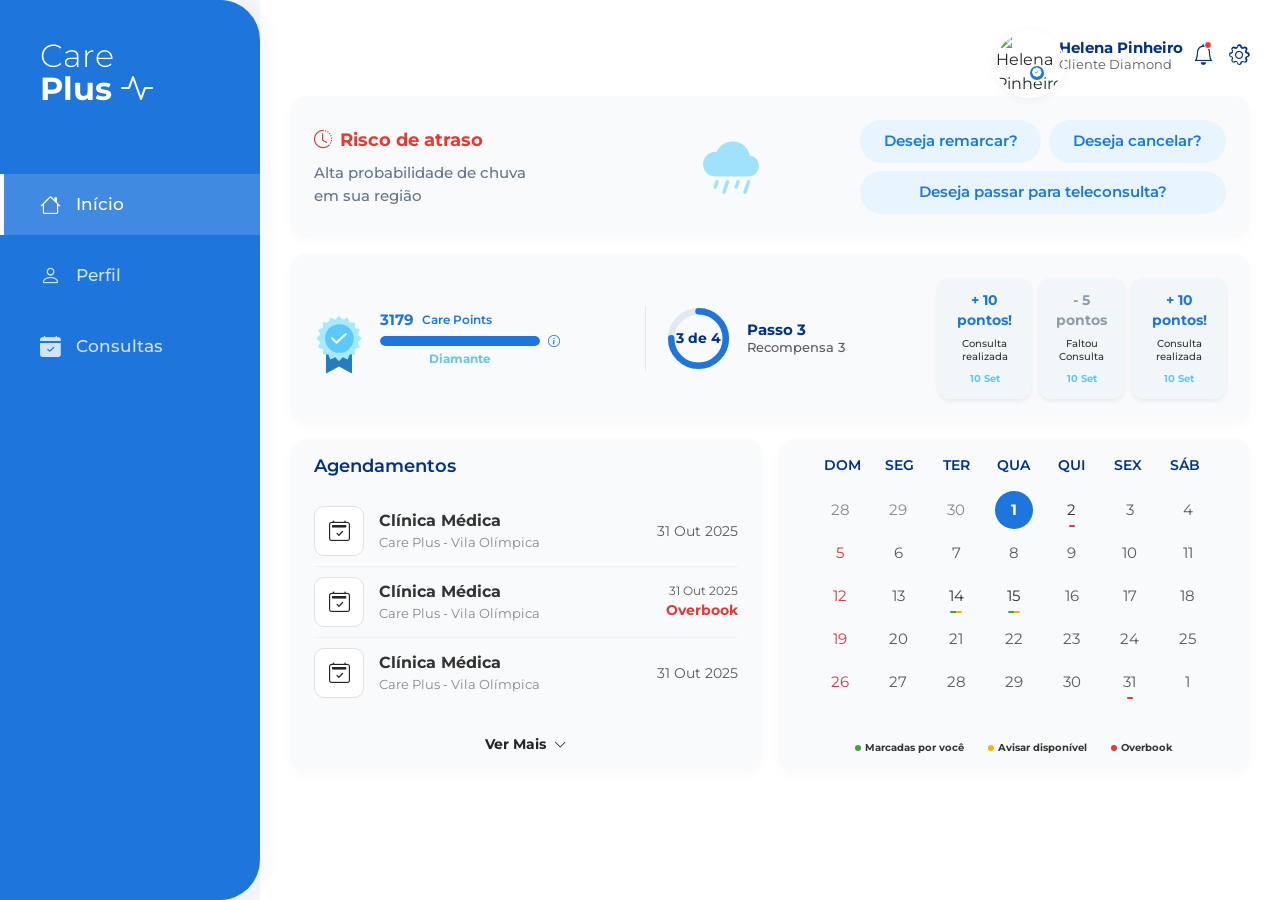
==== inicio.html @ c0afc7b6 "Atualização das telas(Inicial,agendamento e perfil)" ====
<!DOCTYPE html>
<html lang="pt-br">
<head>
    <meta charset="UTF-8" />
    <meta name="viewport" content="width=device-width, initial-scale=1.0" />
    <title>Care Plus - Início</title>
    <!-- Bootstrap 5 -->
    <link href="https://cdn.jsdelivr.net/npm/bootstrap@5.3.0/dist/css/bootstrap.min.css" rel="stylesheet" />
    <!-- Bootstrap Icons -->
    <link rel="stylesheet" href="https://cdn.jsdelivr.net/npm/bootstrap-icons@1.11.1/font/bootstrap-icons.css" />
    <!-- Google Fonts -->
    <link href="https://fonts.googleapis.com/css2?family=Montserrat:wght@300;400;500;600;700;800&display=swap" rel="stylesheet" />
    <!-- Custom CSS -->
    <link rel="stylesheet" href="src/assets/css/calendar.css" />
</head>
<body>
    <div id="app-container">
        <!-- Sidebar -->
        <nav class="sidebar">
            <div class="brand mb-4">
                <h2 class="fw-bold m-0" style="color: white; line-height: 1;"><span style="font-weight: 300;">Care</span><br>Plus <i class="bi bi-activity"></i></h2>
            </div>
            
            <ul class="sidebar-nav">
                <li><a href="inicio.html" class="active"><i class="bi bi-house"></i> Início</a></li>
                <li><a href="perfil.html"><i class="bi bi-person"></i> Perfil</a></li>
                <li><a href="index.html"><i class="bi bi-calendar-check-fill"></i> Consultas</a></li>
               
            </ul>
        </nav>

        <!-- Main Content -->
        <main class="main-content" style="background-color: #FFFFFF;">
            <div class="mx-auto w-100" style="max-width: 1400px;">
            
            <!-- Header Profile -->
            <div class="d-flex justify-content-end align-items-center mb-3">
                <div class="header-profile">
                    <div class="header-profile-img">
                        <img src="C:/Users/Higor Sant'Anna/.gemini/antigravity/brain/fa0e4b88-a944-45d1-9dcf-5cf74b1651f4/profile_picture_1775333189612.png" alt="Helena Pinheiro">
                        <div class="header-profile-badge">
                            <i class="bi bi-patch-check-fill"></i>
                        </div>
                    </div>
                    <div class="d-flex flex-column align-items-start lh-sm">
                        <span class="fw-bold" style="color: var(--care-corporate); font-size: 0.95rem;">Helena Pinheiro</span>
                        <span class="text-muted" style="font-size: 0.8rem;">Cliente Diamond</span>
                    </div>
                </div>
                <div class="header-icons">
                    <div class="notification-bell">
                        <i class="bi bi-bell"></i>
                        <span class="notification-dot"></span>
                    </div>
                    <i class="bi bi-gear" style="cursor: pointer;"></i>
                </div>
            </div>

            <!-- Row 1: Risco de Atraso -->
            <div class="care-card risk-card mb-3 p-4">
                <div class="row align-items-center g-4">
                    <!-- Left: Risco text -->
                    <div class="col-md-4 col-lg-4">
                        <div class="d-flex flex-column gap-2">
                            <div class="d-flex align-items-center gap-2" style="color: var(--care-danger); font-size: 1.15rem;">
                                <i class="bi bi-clock-history stroke-icon fw-bold"></i>
                                <span class="fw-bold">Risco de atraso</span>
                            </div>
                            <p class="mb-0" style="color: #64748B; font-weight: 500; font-size: 0.95rem;">Alta probabilidade de chuva<br>em sua região</p>
                        </div>
                    </div>
                    
                    <!-- Center: Weather icon -->
                    <div class="col-md-3 col-lg-3 d-flex justify-content-center">
                        <div class="weather-icon-composition">
                            <div style="font-size: 3.5rem; color: #A0E2FB; line-height: 1; position: relative;">
                                <i class="bi bi-cloud-rain-fill"></i>
                                <i class="bi bi-sun-fill" style="position: absolute; top: -10px; left: -10px; font-size: 2rem; color: #FFD56B; z-index: -1;"></i>
                            </div>
                        </div>
                    </div>
                    
                    <!-- Right: Buttons -->
                    <div class="col-md-5 col-lg-5">
                        <div class="d-flex flex-column gap-2">
                            <div class="d-flex gap-2">
                                <button class="btn btn-action-pill flex-fill">Deseja remarcar?</button>
                                <button class="btn btn-action-pill flex-fill">Deseja cancelar?</button>
                            </div>
                            <button class="btn btn-action-pill w-100">Deseja passar para teleconsulta?</button>
                        </div>
                    </div>
                </div>
            </div>

            <!-- Row 2: Gamification Horizontal Dashboard -->
            <div class="care-card risk-card mb-3 p-4">
                <div class="row align-items-center g-4">
                    <!-- Left: Diamond Progress -->
                    <div class="col-md-5 col-lg-4">
                        <div class="d-flex align-items-center gap-3">
                            <div class="diamond-badge-complex" style="width: 50px;">
                                <div class="diamond-badge-container" style="transform: scale(0.7); transform-origin: center;">
                                    <div class="diamond-rosette"></div>
                                    <div class="diamond-inner">
                                        <svg width="24" height="18" viewBox="0 0 20 15" fill="none" stroke="white" stroke-width="2.5" stroke-linecap="round" stroke-linejoin="round">
                                            <polyline points="2 7 7 12 18 2" />
                                        </svg>
                                    </div>
                                    <div class="diamond-ribbon"></div>
                                </div>
                            </div>
                            <div>
                                <div class="d-flex align-items-center gap-2 mb-1">
                                    <span class="fw-bold" style="color: var(--care-primary); font-size: 0.95rem;">3179</span>
                                    <span style="color: var(--care-primary); font-size: 0.75rem; font-weight: 600;">Care Points</span>
                                </div>
                                <div class="progress-container mb-1 position-relative" style="width: 160px;">
                                    <div class="progress" style="height: 10px; border-radius: 10px; background-color: #E2E8F0;">
                                        <div class="progress-bar" role="progressbar" style="width: 100%; background-color: var(--care-primary); border-radius: 10px;" aria-valuenow="100" aria-valuemin="0" aria-valuemax="100"></div>
                                    </div>
                                    <i class="bi bi-info-circle position-absolute" style="right: -20px; top: -3px; font-size: 0.75rem; color: var(--care-primary);"></i>
                                </div>
                                <div class="text-center" style="font-size: 0.75rem; font-weight: 700; color: #66C5F0; margin-top: 2px;">
                                    Diamante
                                </div>
                            </div>
                        </div>
                    </div>

                    <!-- Center: Circular Progress & Steps -->
                    <div class="col-md-3 col-lg-4 d-flex justify-content-center">
                        <div class="d-flex align-items-center gap-3 w-100" style="max-width: 250px; border-left: 1px solid #E2E8F0; padding-left: 20px;">
                            <div class="circular-progress flex-shrink-0" style="width: 65px; height: 65px;">
                                <svg viewBox="0 0 100 100">
                                    <circle class="bg-circle" cx="50" cy="50" r="42" style="stroke-width: 10;"></circle>
                                    <circle class="progress-circle" cx="50" cy="50" r="42" stroke-dasharray="264" stroke-dashoffset="66" style="stroke-width: 10;"></circle>
                                </svg>
                                <div class="progress-text" style="font-size: 0.85rem; color: var(--care-corporate);">3 de 4</div>
                            </div>
                            <div class="d-flex flex-column justify-content-center" style="line-height: 1.2;">
                                <strong style="color: var(--care-corporate); font-size: 0.95rem;">Passo 3</strong>
                                <span class="text-muted" style="font-size: 0.8rem; font-weight: 500;">Recompensa 3</span>
                            </div>
                        </div>
                    </div>

                    <!-- Right: Point Histories -->
                    <div class="col-md-4 col-lg-4 d-flex justify-content-end">
                        <div class="d-flex gap-2">
                            <div class="point-history-card shadow-sm">
                                <div class="history-points positive">+ 10 pontos!</div>
                                <div class="history-desc">Consulta<br>realizada</div>
                                <div class="history-date">10 Set</div>
                            </div>
                            <div class="point-history-card shadow-sm">
                                <div class="history-points negative">- 5 pontos</div>
                                <div class="history-desc">Faltou<br>Consulta</div>
                                <div class="history-date">10 Set</div>
                            </div>
                            <div class="point-history-card shadow-sm">
                                <div class="history-points positive">+ 10 pontos!</div>
                                <div class="history-desc">Consulta<br>realizada</div>
                                <div class="history-date">10 Set</div>
                            </div>
                        </div>
                    </div>
                </div>
            </div>

            <!-- Row 3: Agendamentos & Calendário -->
            <div class="row g-3">
                <!-- Coluna Esquerda: Agendamentos -->
                <div class="col-lg-6">
                    <div class="care-card risk-card h-100 p-3 px-4">
                        <h5 class="card-title" style="margin-bottom: 20px;">Agendamentos</h5>
                        
                        <div class="appointment-list">
                            <!-- Item 1 -->
                            <div class="appointment-list-item">
                                <div class="appointment-icon border bg-white">
                                    <i class="bi bi-calendar2-check text-dark" style="font-size: 1.3rem;"></i>
                                </div>
                                <div class="appointment-details">
                                    <p class="appointment-title fw-bold" style="font-size: 1rem;">Clínica Médica</p>
                                    <p class="appointment-sub">Care Plus - Vila Olímpica</p>
                                </div>
                                <div class="appointment-date text-end">
                                    <span class="date-main text-muted">31 Out 2025</span>
                                </div>
                            </div>
                            
                            <!-- Item 2 (Overbook) -->
                            <div class="appointment-list-item">
                                <div class="appointment-icon border bg-white">
                                    <i class="bi bi-calendar2-check text-dark" style="font-size: 1.3rem;"></i>
                                </div>
                                <div class="appointment-details">
                                    <p class="appointment-title fw-bold" style="font-size: 1rem;">Clínica Médica</p>
                                    <p class="appointment-sub">Care Plus - Vila Olímpica</p>
                                </div>
                                <div class="appointment-date text-end">
                                    <span class="date-main text-muted" style="font-size: 0.75rem;">31 Out 2025</span>
                                    <span class="d-block" style="color: var(--care-danger); font-weight: 700; font-size: 0.9rem;">Overbook</span>
                                </div>
                            </div>

                            <!-- Item 3 -->
                            <div class="appointment-list-item">
                                <div class="appointment-icon border bg-white">
                                    <i class="bi bi-calendar2-check text-dark" style="font-size: 1.3rem;"></i>
                                </div>
                                <div class="appointment-details">
                                    <p class="appointment-title fw-bold" style="font-size: 1rem;">Clínica Médica</p>
                                    <p class="appointment-sub">Care Plus - Vila Olímpica</p>
                                </div>
                                <div class="appointment-date text-end">
                                    <span class="date-main text-muted">31 Out 2025</span>
                                </div>
                            </div>
                        </div>

                        <div class="text-center mt-4">
                            <a href="#" class="text-dark text-decoration-none fw-bold" style="font-size: 0.9rem;">Ver Mais <i class="bi bi-chevron-down ms-1" style="font-size: 0.8rem;"></i></a>
                        </div>
                    </div>
                </div>

                <!-- Coluna Direita: Mini Calendário Remasterizado -->
                <div class="col-lg-6">
                    <div class="care-card risk-card h-100 p-3 px-4 pb-0 d-flex flex-column align-items-center">
                        <div class="w-100" style="max-width: 400px; margin: 0 auto;">
                            <!-- Header de dias -->
                            <div class="calendar-header mb-3">
                                <div style="color: var(--care-corporate);">DOM</div>
                                <div style="color: var(--care-corporate);">SEG</div>
                                <div style="color: var(--care-corporate);">TER</div>
                                <div style="color: var(--care-corporate);">QUA</div>
                                <div style="color: var(--care-corporate);">QUI</div>
                                <div style="color: var(--care-corporate);">SEX</div>
                                <div style="color: var(--care-corporate);">SÁB</div>
                            </div>

                            <!-- Grid (replicado visualmente a partir da imagem) -->
                            <div class="calendar-grid mini-calendar" style="gap: 5px;">
                                <!-- Semana 1 -->
                                <div class="calendar-day" style="color: var(--text-muted);">28</div>
                                <div class="calendar-day" style="color: var(--text-muted);">29</div>
                                <div class="calendar-day" style="color: var(--text-muted);">30</div>
                                <div class="calendar-day current-month active-day text-white fw-bold">1</div>
                                <div class="calendar-day current-month line-danger">2</div> <!-- 2 sublinhado em vermelho -->
                                <div class="calendar-day current-month text-muted">3</div>
                                <div class="calendar-day current-month text-muted">4</div>
                                
                                <!-- Semana 2 -->
                                <div class="calendar-day current-month text-danger">5</div>
                                <div class="calendar-day current-month text-muted">6</div>
                                <div class="calendar-day current-month text-muted">7</div>
                                <div class="calendar-day current-month text-muted">8</div>
                                <div class="calendar-day current-month text-muted">9</div>
                                <div class="calendar-day current-month text-muted">10</div>
                                <div class="calendar-day current-month text-muted">11</div>

                                <!-- Semana 3 -->
                                <div class="calendar-day current-month text-danger">12</div>
                                <div class="calendar-day current-month text-muted">13</div>
                                <div class="calendar-day current-month line-multiple">14</div> <!-- 14 tracinho duplo -->
                                <div class="calendar-day current-month line-multiple">15</div> <!-- 15 tracinho duplo -->
                                <div class="calendar-day current-month text-muted">16</div>
                                <div class="calendar-day current-month text-muted">17</div>
                                <div class="calendar-day current-month text-muted">18</div>

                                <!-- Semana 4 -->
                                <div class="calendar-day current-month text-danger">19</div>
                                <div class="calendar-day current-month text-muted">20</div>
                                <div class="calendar-day current-month text-muted">21</div>
                                <div class="calendar-day current-month text-muted">22</div>
                                <div class="calendar-day current-month text-muted">23</div>
                                <div class="calendar-day current-month text-muted">24</div>
                                <div class="calendar-day current-month text-muted">25</div>

                                <!-- Semana 5 -->
                                <div class="calendar-day current-month text-danger">26</div>
                                <div class="calendar-day current-month text-muted">27</div>
                                <div class="calendar-day current-month text-muted">28</div>
                                <div class="calendar-day current-month text-muted">29</div>
                                <div class="calendar-day current-month text-muted">30</div>
                                <div class="calendar-day current-month line-danger text-muted">31</div>
                                <div class="calendar-day text-muted">1</div>
                            </div>
                        </div>

                        <!-- Legendas do mini calendário -->
                        <div class="d-flex justify-content-center gap-4 mt-auto w-100 pb-3" style="font-size: 0.65rem; color: var(--text-dark); font-weight: 700;">
                            <div class="d-flex align-items-center gap-1">
                                <span class="dot" style="background-color: var(--care-success);"></span> Marcadas por você
                            </div>
                            <div class="d-flex align-items-center gap-1">
                                <span class="dot" style="background-color: #F8B400;"></span> Avisar disponível
                            </div>
                            <div class="d-flex align-items-center gap-1">
                                <span class="dot" style="background-color: var(--care-danger);"></span> Overbook
                            </div>
                        </div>
                    </div>
                </div>
            </div>

            </div> <!-- Fechamento da div mx-auto -->
        </main>
    </div>

    <!-- Bootstrap 5 JS -->
    <script src="https://cdn.jsdelivr.net/npm/bootstrap@5.3.0/dist/js/bootstrap.bundle.min.js"></script>
</body>
</html>
---- src/assets/css/calendar.css ----
:root {
    --care-primary: #1E76DD;
    --care-corporate: #003087;
    --care-light: #F4F7FC;
    --care-white: #FFFFFF;
    --care-danger: #E53935;
    --care-warning: #FFB300;
    --care-success: #43A047;
    --text-dark: #333333;
    --text-muted: #888888;
    --sidebar-width: 260px;
}

body, html {
    font-family: 'Montserrat', sans-serif;
    background-color: var(--care-light);
    margin: 0;
    padding: 0;
    height: 100vh;
    overflow-x: hidden;
}

#app-container {
    display: flex;
    height: 100vh;
}

/* Sidebar */
.sidebar {
    width: var(--sidebar-width);
    background-color: var(--care-primary);
    color: white;
    height: 100vh;
    position: fixed;
    border-top-right-radius: 40px;
    border-bottom-right-radius: 40px;
    z-index: 1000;
    display: flex;
    flex-direction: column;
    padding: 40px 0;
    box-shadow: 4px 0 20px rgba(0,0,0,0.05);
}

.sidebar .brand {
    padding: 0 40px 40px 40px;
}

.sidebar-nav {
    list-style: none;
    padding: 0;
    margin: 0;
}

.sidebar-nav li {
    padding: 5px 0;
}

.sidebar-nav a {
    display: flex;
    align-items: center;
    padding: 15px 40px;
    color: rgba(255, 255, 255, 0.8);
    text-decoration: none;
    font-weight: 500;
    font-size: 1.05rem;
    transition: all 0.3s ease;
}

.sidebar-nav a i {
    margin-right: 15px;
    font-size: 1.3rem;
}

.sidebar-nav a:hover, .sidebar-nav a.active {
    color: white;
}

.sidebar-nav a.active {
    background: rgba(255, 255, 255, 0.15);
    border-left: 4px solid white;
    padding-left: 36px;
}

.sidebar-nav a.active i {
    color: white;
}

/* Main Content */
.main-content {
    margin-left: var(--sidebar-width);
    flex: 1;
    padding: 30px;
    overflow-y: auto;
}

/* Search Bar Panel */
.search-panel {
    background-color: var(--care-primary);
    border-radius: 12px;
    color: white;
    padding: 20px 25px;
    margin-bottom: 30px;
}

.search-panel h5 {
    font-weight: 500;
    margin-bottom: 20px;
}

.search-form {
    display: flex;
    gap: 15px;
}

.search-form .form-select {
    border-radius: 8px;
    border: none;
    padding: 10px 15px;
    color: var(--text-dark);
}

.search-btn {
    background: transparent;
    border: 1px solid white;
    border-radius: 8px;
    color: white;
    padding: 0 20px;
    transition: all 0.3s;
}

.search-btn:hover {
    background: white;
    color: var(--care-primary);
}

/* Cards */
.care-card {
    background: var(--care-white);
    border-radius: 16px;
    padding: 25px;
    box-shadow: 0 4px 15px rgba(0, 0, 0, 0.02);
    border: none;
    height: auto;
}

.card-title {
    color: var(--care-corporate);
    font-weight: 600;
    font-size: 1.1rem;
    margin-bottom: 20px;
}

/* Calendar Styling */
.calendar-header {
    display: grid;
    grid-template-columns: repeat(7, 1fr);
    text-align: center;
    color: var(--care-corporate);
    font-weight: 600;
    font-size: 0.85rem;
    margin-bottom: 15px;
}

.calendar-grid {
    display: grid;
    grid-template-columns: repeat(7, 1fr);
    gap: 8px;
    text-align: center;
}

.calendar-day {
    aspect-ratio: 1;
    display: flex;
    flex-direction: column;
    align-items: center;
    justify-content: center;
    cursor: pointer;
    font-size: 0.95rem;
    border-radius: 50%;
    color: var(--text-muted);
    transition: all 0.2s;
    position: relative;
    width: 38px;
    height: 38px;
    margin: 0 auto;
}

.calendar-day.current-month {
    color: var(--text-dark);
}

.calendar-day.active-day {
    background-color: var(--care-primary);
    color: white !important;
}

.calendar-day.has-event::after {
    content: '';
    position: absolute;
    bottom: 2px;
    width: 4px;
    height: 4px;
    border-radius: 50%;
    background-color: var(--care-warning);
}

.calendar-day.has-user-event::after {
    background-color: var(--care-success);
}

.calendar-day.no-availability::after {
    background-color: var(--care-danger);
}

.calendar-day.weekend {
    color: var(--care-corporate);
}

/* Legends */
.calendar-legend {
    display: flex;
    justify-content: space-between;
    margin-top: 25px;
    font-size: 0.75rem;
    color: var(--text-dark);
    font-weight: 600;
}

.legend-item {
    display: flex;
    align-items: center;
    gap: 5px;
}

.dot {
    width: 6px;
    height: 6px;
    border-radius: 50%;
    display: inline-block;
}

.dot-success { background-color: var(--care-success); }
.dot-warning { background-color: var(--care-warning); }
.dot-danger { background-color: var(--care-danger); }

/* Suggestion Card */
.suggestion-card {
    background: var(--care-white);
    border-radius: 16px;
    padding: 30px;
    text-align: center;
    height: 100%;
    display: flex;
    flex-direction: column;
    justify-content: center;
    box-shadow: 0 4px 15px rgba(0, 0, 0, 0.02);
}

.suggestion-icon {
    font-size: 2rem;
    color: var(--care-warning);
    margin-bottom: 20px;
    display: block;
    text-align: right;
}

.suggestion-text {
    color: var(--text-muted);
    font-size: 0.95rem;
    line-height: 1.5;
    margin-bottom: 25px;
}

.suggestion-text strong {
    color: var(--text-dark);
}

/* Time Slots */
.time-slots {
    display: flex;
    flex-wrap: wrap;
    gap: 15px;
    justify-content: center;
}

.time-slot {
    background-color: #B2B2B2;
    color: white;
    border: none;
    border-radius: 20px;
    padding: 8px 30px;
    font-weight: 600;
    transition: all 0.3s;
}

.time-slot.available {
    background-color: var(--care-primary);
}

.time-slot.available:hover {
    background-color: #155FA8;
    transform: translateY(-2px);
}

/* Large Consultations List */
.appointment-list-item {
    display: flex;
    align-items: center;
    gap: 15px;
    padding: 10px 0;
    border-bottom: 1px solid #F0F0F0;
}

.appointment-list-item:last-child {
    border-bottom: none;
}

.appointment-icon {
    width: 50px;
    height: 50px;
    background-color: var(--care-light);
    border-radius: 10px;
    display: flex;
    align-items: center;
    justify-content: center;
    color: var(--text-dark);
    font-size: 1.2rem;
}

.appointment-details {
    flex: 1;
}

.appointment-title {
    font-weight: 700;
    color: var(--text-dark);
    margin: 0;
    font-size: 0.95rem;
}

.appointment-sub {
    color: var(--text-muted);
    margin: 0;
    font-size: 0.8rem;
}

.appointment-date {
    text-align: right;
}

.appointment-date .date-main {
    font-size: 0.85rem;
    color: var(--text-muted);
    display: block;
}

.appointment-date .status-overbook {
    color: var(--care-danger);
    font-weight: 600;
    font-size: 0.8rem;
}

/* Bottom columns */
.month-column-title {
    color: var(--care-corporate);
    font-weight: 600;
    font-size: 1rem;
    margin-bottom: 20px;
}

/* Profile header block */
.profile-card {
    display: flex;
    align-items: center;
    gap: 20px;
    background: var(--care-white);
    border-radius: 16px;
    padding: 20px;
    box-shadow: 0 4px 15px rgba(0, 0, 0, 0.02);
}

.profile-avatar {
    width: 70px;
    height: 70px;
    border-radius: 50%;
    object-fit: cover;
    border: 3px solid var(--care-primary);
}

.profile-info h4 {
    color: var(--care-primary);
    font-weight: 600;
    margin: 0 0 5px 0;
    font-size: 1.1rem;
}

.profile-info p {
    color: var(--text-muted);
    margin: 0;
    font-size: 0.85rem;
    line-height: 1.3;
}

.profile-info p strong {
    color: var(--text-dark);
}

.specialty-icon-card {
    display: flex;
    align-items: center;
    gap: 15px;
}

.specialty-icon-card i {
    font-size: 2.5rem;
    color: var(--text-muted);
}

.specialty-icon-card h5 {
    color: var(--text-dark);
    margin: 0 0 5px 0;
    font-weight: 700;
}

.specialty-icon-card p {
    color: var(--text-muted);
    margin: 0;
    font-size: 0.85rem;
}

/* GAMIFICATION & PROFILE DASHBOARD STYLES */

.profile-center-card {
    border-radius: 20px;
    padding: 30px;
}

.edit-badge {
    position: absolute;
    bottom: 5px;
    right: 5px;
    background-color: var(--care-primary);
    color: white;
    width: 35px;
    height: 35px;
    border-radius: 50%;
    display: flex;
    align-items: center;
    justify-content: center;
    border: 3px solid white;
    cursor: pointer;
    box-shadow: 0 2px 5px rgba(0,0,0,0.2);
    font-size: 0.9rem;
}

.gold-badge {
    background-color: #F8B400;
    color: white;
    font-weight: 600;
    font-size: 0.85rem;
}

.btn-edit {
    font-size: 0.75rem;
    font-weight: 600;
    padding: 5px 15px;
}

.info-group {
    display: flex;
    flex-direction: column;
}

.info-label {
    font-size: 0.85rem;
    font-weight: 700;
    color: var(--care-corporate);
}

.info-value {
    font-size: 0.85rem;
    color: var(--text-muted);
    margin-top: 2px;
}

.ouro-badge-icon {
    width: 50px;
    height: 50px;
    background: linear-gradient(135deg, #F8B400 0%, #F59D00 100%);
    border-radius: 5px;
    display: flex;
    align-items: center;
    justify-content: center;
    color: white;
    font-size: 1.8rem;
    position: relative;
}

.ouro-badge-icon::after {
    content: '';
    position: absolute;
    bottom: -8px;
    border-left: 10px solid transparent;
    border-right: 10px solid transparent;
    border-top: 10px solid #F59D00;
}

.x2-badge {
    width: 35px;
    height: 35px;
    background-color: #F8B400;
    color: white;
    font-weight: 700;
    border-radius: 50%;
    display: flex;
    align-items: center;
    justify-content: center;
    border: 3px solid #FFF3D6;
    font-size: 0.9rem;
}

/* Timeline Recompensas */
.rewards-timeline {
    position: relative;
    padding-left: 10px;
}

.rewards-timeline::before {
    content: '';
    position: absolute;
    top: 25px;
    bottom: 50px;
    left: 44px; /* 10px padding-left + 35px (half of 70px icon-wrapper) - 1px (half of 2px width) */
    width: 2px;
    background: linear-gradient(to bottom, #FFD56B 0%, #FFD56B 60%, rgba(255,213,107,0) 95%);
    z-index: 1;
}

.timeline-step {
    position: relative;
    display: flex;
    align-items: center;
    gap: 0;
    padding-bottom: 45px;
    z-index: 2;
}

.icon-wrapper {
    width: 70px;
    display: flex;
    justify-content: center;
    align-items: center;
    flex-shrink: 0;
}

.step-content {
    margin-left: 20px;
    flex: 1;
}

.timeline-step .step-icon {
    width: 40px;
    height: 40px;
    border-radius: 50%;
    display: flex;
    align-items: center;
    justify-content: center;
    font-weight: 700;
    font-size: 1.1rem;
    box-shadow: none;
    border: none;
    color: white;
}

.timeline-step.completed .step-icon,
.timeline-step.current .step-icon {
    background-color: #FFD56B; /* Light yellow */
}

.timeline-step.current .step-icon.darker-yellow {
    background-color: #F9B036; /* Darker yellow for step 3 */
}

.timeline-step.upcoming .step-icon {
    background-color: #FFD56B; /* Light yellow for step 4 too */
}

.timeline-step .step-text {
    font-size: 0.95rem;
}

/* Complex Diamond Badge CSS */
.diamond-badge-complex {
    display: flex;
    justify-content: center;
    position: relative;
    z-index: 5;
}

.diamond-badge-container {
    width: 65px;
    height: 65px;
    position: relative;
    display: flex;
    flex-direction: column;
    align-items: center;
}

.diamond-rosette {
    width: 65px;
    height: 65px;
    background-color: #A6EAFC;
    position: absolute;
    top: 0;
    clip-path: polygon(50% 0%, 58.2% 8.8%, 69.1% 3.8%, 73.4% 15.1%, 85.3% 14.6%, 84.9% 26.6%, 96.2% 30.8%, 91.2% 41.8%, 100% 50%, 91.2% 58.2%, 96.2% 69.1%, 84.9% 73.4%, 85.3% 85.3%, 73.4% 84.9%, 69.1% 96.2%, 58.2% 91.2%, 50% 100%, 41.8% 91.2%, 30.9% 96.2%, 26.6% 84.9%, 14.7% 85.3%, 15.1% 73.4%, 3.8% 69.1%, 8.8% 58.2%, 0% 50%, 8.8% 41.8%, 3.8% 30.8%, 15.1% 26.6%, 14.7% 14.6%, 26.6% 15.1%, 30.9% 3.8%, 41.8% 8.8%);
    display: flex;
    align-items: center;
    justify-content: center;
    z-index: 1;
}

.diamond-inner {
    width: 41px;
    height: 41px;
    background-color: #5BCAFA;
    border-radius: 50%;
    display: flex;
    align-items: center;
    justify-content: center;
    color: white;
    z-index: 2;
    position: absolute;
    top: 12px;
}

.diamond-ribbon {
    position: absolute;
    bottom: -18px;
    width: 38px;
    height: 35px;
    background-color: #267DBE;
    clip-path: polygon(0 0, 100% 0, 100% 100%, 50% 70%, 0 100%);
    z-index: 0;
}

/* Progress Circles */
.circular-progress {
    position: relative;
    width: 90px;
    height: 90px;
}

.mini-circular-progress {
    position: relative;
    width: 55px;
    height: 55px;
}

.circular-progress svg,
.mini-circular-progress svg {
    width: 100%;
    height: 100%;
    transform: rotate(-90deg);
}

/* Dashboard Início Styles */
.header-profile {
    display: flex;
    align-items: center;
    gap: 15px;
}

.header-profile-img {
    position: relative;
    width: 50px;
    height: 50px;
}

.header-profile-img img {
    width: 100%;
    height: 100%;
    border-radius: 50%;
    object-fit: cover;
    border: 2px solid white;
    box-shadow: 0 2px 10px rgba(0,0,0,0.05);
}

.header-profile-badge {
    position: absolute;
    bottom: -2px;
    right: -2px;
    background-color: var(--care-primary);
    color: white;
    width: 18px;
    height: 18px;
    border-radius: 50%;
    display: flex;
    align-items: center;
    justify-content: center;
    font-size: 0.6rem;
    border: 2px solid white;
}

.header-icons {
    display: flex;
    gap: 15px;
    color: var(--care-corporate);
    font-size: 1.3rem;
    margin-left: 10px;
}

.notification-bell {
    position: relative;
    cursor: pointer;
}

.notification-dot {
    position: absolute;
    top: 2px;
    right: 2px;
    width: 8px;
    height: 8px;
    background-color: var(--care-danger);
    border-radius: 50%;
    border: 1px solid white;
}

.risk-card {
    background-color: #F8FAFC !important;
    border: none;
    border-radius: 16px;
}

.btn-action-pill {
    background-color: #E8F5FE;
    color: var(--care-primary);
    border-radius: 30px;
    border: none;
    font-weight: 600;
    font-size: 0.95rem;
    padding: 10px 20px;
    transition: all 0.2s;
}

.btn-action-pill:hover {
    background-color: var(--care-primary);
    color: white;
}

.point-history-card {
    background-color: #F1F6F9;
    border-radius: 12px;
    padding: 12px 10px;
    display: flex;
    flex-direction: column;
    align-items: center;
    justify-content: center;
    text-align: center;
    min-width: 85px;
}

.history-points.positive {
    color: var(--care-primary);
    font-weight: 700;
    font-size: 0.85rem;
    margin-bottom: 8px;
}

.history-points.negative {
    color: #8E9BAA;
    font-weight: 700;
    font-size: 0.85rem;
    margin-bottom: 8px;
}

.history-desc {
    color: var(--text-dark);
    font-size: 0.65rem;
    line-height: 1.2;
    margin-bottom: 8px;
    font-weight: 500;
}

.history-date {
    color: #66C5F0;
    font-weight: 700;
    font-size: 0.65rem;
}

.calendar-day.line-danger::after {
    content: '';
    position: absolute;
    bottom: 2px;
    width: 6px;
    height: 2px;
    background-color: var(--care-danger);
    border-radius: 2px;
}

.calendar-day.line-multiple::after {
    content: '';
    position: absolute;
    bottom: 2px;
    width: 12px;
    height: 2px;
    background: linear-gradient(to right, var(--care-success) 0%, var(--care-success) 50%, #F8B400 50%, #F8B400 100%);
    border-radius: 2px;
}

.bg-circle {
    fill: none;
    stroke: #E2E8F0;
    stroke-width: 8;
}
.progress-circle {
    fill: none;
    stroke: var(--care-primary);
    stroke-width: 8;
    stroke-linecap: round;
    transition: stroke-dashoffset 1s ease;
}

.progress-text {
    position: absolute;
    top: 50%;
    left: 50%;
    transform: translate(-50%, -50%);
    font-weight: 700;
    color: var(--care-primary);
    font-size: 1.1rem;
    white-space: nowrap;
    text-align: center;
}

.mini-circular-progress .progress-text {
    font-size: 0.65rem;
    letter-spacing: -0.2px;
    color: var(--care-corporate);
}

/* Checklist */
.checklist li {
    margin-bottom: 12px;
    font-size: 0.85rem;
    color: var(--text-muted);
    display: flex;
    align-items: center;
    gap: 10px;
}

.checklist-check {
    color: var(--care-primary);
    font-size: 1.1rem;
}

.checklist-cross {
    color: #CBD5E1;
    font-size: 1.1rem;
}
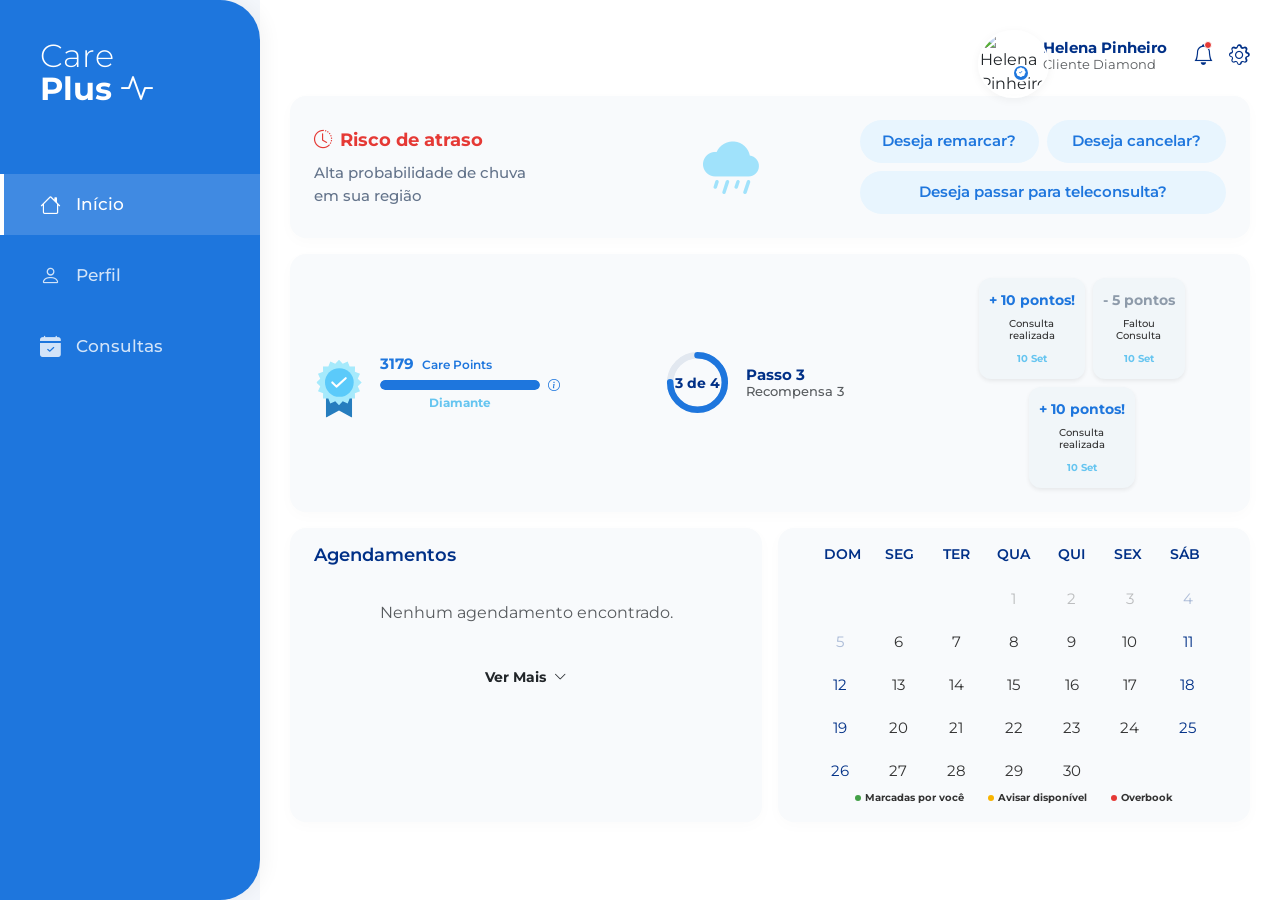
==== commit 075eb68b: "fix: centralizar gestão de dados e corrigir lógica de agendamento - Centralizada a STORAGE_KEY em ap" ====
--- a/inicio.html
+++ b/inicio.html
@@ -1,316 +1,495 @@
-<!DOCTYPE html>
+<!doctype html>
 <html lang="pt-br">
-<head>
+  <head>
     <meta charset="UTF-8" />
     <meta name="viewport" content="width=device-width, initial-scale=1.0" />
     <title>Care Plus - Início</title>
     <!-- Bootstrap 5 -->
-    <link href="https://cdn.jsdelivr.net/npm/bootstrap@5.3.0/dist/css/bootstrap.min.css" rel="stylesheet" />
+    <link
+      href="https://cdn.jsdelivr.net/npm/bootstrap@5.3.0/dist/css/bootstrap.min.css"
+      rel="stylesheet"
+    />
     <!-- Bootstrap Icons -->
-    <link rel="stylesheet" href="https://cdn.jsdelivr.net/npm/bootstrap-icons@1.11.1/font/bootstrap-icons.css" />
+    <link
+      rel="stylesheet"
+      href="https://cdn.jsdelivr.net/npm/bootstrap-icons@1.11.1/font/bootstrap-icons.css"
+    />
     <!-- Google Fonts -->
-    <link href="https://fonts.googleapis.com/css2?family=Montserrat:wght@300;400;500;600;700;800&display=swap" rel="stylesheet" />
-    <!-- Custom CSS -->
-    <link rel="stylesheet" href="src/assets/css/calendar.css" />
-</head>
-<body>
+    <link
+      href="https://fonts.googleapis.com/css2?family=Montserrat:wght@300;400;500;600;700;800&display=swap"
+      rel="stylesheet"
+    />
+    <!-- Estilos Refatorados -->
+    <link rel="stylesheet" href="src/assets/css/global.css" />
+    <link rel="stylesheet" href="src/assets/css/inicio.css" />
+  </head>
+  <body>
+    <!-- Mobile Header -->
+    <div class="mobile-header">
+      <div class="fw-bold m-0" style="line-height: 1">
+        <span style="font-weight: 300">Care</span>Plus
+      </div>
+      <button class="btn text-white p-0" id="sidebarToggle">
+        <i class="bi bi-list" style="font-size: 1.8rem"></i>
+      </button>
+    </div>
+
     <div id="app-container">
-        <!-- Sidebar -->
-        <nav class="sidebar">
-            <div class="brand mb-4">
-                <h2 class="fw-bold m-0" style="color: white; line-height: 1;"><span style="font-weight: 300;">Care</span><br>Plus <i class="bi bi-activity"></i></h2>
-            </div>
-            
-            <ul class="sidebar-nav">
-                <li><a href="inicio.html" class="active"><i class="bi bi-house"></i> Início</a></li>
-                <li><a href="perfil.html"><i class="bi bi-person"></i> Perfil</a></li>
-                <li><a href="index.html"><i class="bi bi-calendar-check-fill"></i> Consultas</a></li>
-               
-            </ul>
-        </nav>
-
-        <!-- Main Content -->
-        <main class="main-content" style="background-color: #FFFFFF;">
-            <div class="mx-auto w-100" style="max-width: 1400px;">
-            
-            <!-- Header Profile -->
-            <div class="d-flex justify-content-end align-items-center mb-3">
-                <div class="header-profile">
-                    <div class="header-profile-img">
-                        <img src="C:/Users/Higor Sant'Anna/.gemini/antigravity/brain/fa0e4b88-a944-45d1-9dcf-5cf74b1651f4/profile_picture_1775333189612.png" alt="Helena Pinheiro">
-                        <div class="header-profile-badge">
-                            <i class="bi bi-patch-check-fill"></i>
-                        </div>
+      <!-- Sidebar -->
+      <nav class="sidebar" id="sidebar">
+        <div
+          class="brand mb-4 d-flex justify-content-between align-items-center"
+        >
+          <h2 class="fw-bold m-0" style="color: white; line-height: 1">
+            <span style="font-weight: 300">Care</span><br />Plus
+            <i class="bi bi-activity"></i>
+          </h2>
+          <button class="btn d-lg-none text-white p-0" id="sidebarClose">
+            <i class="bi bi-x-lg"></i>
+          </button>
+        </div>
+
+        <ul class="sidebar-nav">
+          <li>
+            <a href="inicio.html" class="active"
+              ><i class="bi bi-house"></i> Início</a
+            >
+          </li>
+          <li>
+            <a href="perfil.html"><i class="bi bi-person"></i> Perfil</a>
+          </li>
+          <li>
+            <a href="consultas.html"
+              ><i class="bi bi-calendar-check-fill"></i> Consultas</a
+            >
+          </li>
+        </ul>
+      </nav>
+
+      <!-- Main Content -->
+      <main class="main-content" style="background-color: #ffffff">
+        <div class="mx-auto w-100" style="max-width: 1400px">
+          <!-- Header Profile -->
+          <div
+            class="d-flex flex-wrap justify-content-between justify-content-lg-end align-items-center mb-3 gap-3"
+          >
+            <div class="header-profile d-flex align-items-center">
+              <div class="header-profile-img">
+                <img src="src/assets/img/profile.png" alt="Helena Pinheiro" />
+                <div class="header-profile-badge">
+                  <i class="bi bi-patch-check-fill"></i>
+                </div>
+              </div>
+              <div class="d-flex flex-column align-items-start lh-sm">
+                <span
+                  class="fw-bold"
+                  style="color: var(--care-corporate); font-size: 0.95rem"
+                  >Helena Pinheiro</span
+                >
+                <span class="text-muted" style="font-size: 0.8rem"
+                  >Cliente Diamond</span
+                >
+              </div>
+            </div>
+            <div class="header-icons">
+              <div class="notification-bell">
+                <i class="bi bi-bell"></i>
+                <span class="notification-dot"></span>
+              </div>
+              <i class="bi bi-gear" style="cursor: pointer"></i>
+            </div>
+          </div>
+
+          <!-- Row 1: Risco de Atraso -->
+          <div class="care-card risk-card mb-3 p-3 p-md-4">
+            <div class="row align-items-center g-4">
+              <!-- Left: Risco text -->
+              <div class="col-12 col-md-4 col-lg-4 text-center text-md-start">
+                <div class="d-flex flex-column gap-2">
+                  <div
+                    class="d-flex align-items-center justify-content-center justify-content-md-start gap-2"
+                    style="color: var(--care-danger); font-size: 1.15rem"
+                  >
+                    <i class="bi bi-clock-history stroke-icon fw-bold"></i>
+                    <span class="fw-bold">Risco de atraso</span>
+                  </div>
+                  <p
+                    class="mb-0"
+                    style="color: #64748b; font-weight: 500; font-size: 0.95rem"
+                  >
+                    Alta probabilidade de chuva<br />em sua região
+                  </p>
+                </div>
+              </div>
+
+              <!-- Center: Weather icon -->
+              <div
+                class="col-12 col-md-3 col-lg-3 d-flex justify-content-center"
+              >
+                <div class="weather-icon-composition">
+                  <div
+                    style="
+                      font-size: 3.5rem;
+                      color: #a0e2fb;
+                      line-height: 1;
+                      position: relative;
+                    "
+                  >
+                    <i class="bi bi-cloud-rain-fill"></i>
+                    <i
+                      class="bi bi-sun-fill"
+                      style="
+                        position: absolute;
+                        top: -10px;
+                        left: -10px;
+                        font-size: 2rem;
+                        color: #ffd56b;
+                        z-index: -1;
+                      "
+                    ></i>
+                  </div>
+                </div>
+              </div>
+
+              <!-- Right: Buttons -->
+              <div class="col-12 col-md-5 col-lg-5">
+                <div class="d-flex flex-column gap-2">
+                  <div class="d-flex flex-wrap flex-md-nowrap gap-2">
+                    <button
+                      id="btnRemarcar"
+                      class="btn btn-action-pill flex-fill w-100"
+                    >
+                      Deseja remarcar?
+                    </button>
+                    <button
+                      id="btnCancelar"
+                      class="btn btn-action-pill flex-fill w-100"
+                    >
+                      Deseja cancelar?
+                    </button>
+                  </div>
+                  <button
+                    id="btnTeleconsulta"
+                    class="btn btn-action-pill w-100"
+                  >
+                    Deseja passar para teleconsulta?
+                  </button>
+                </div>
+              </div>
+            </div>
+          </div>
+
+          <!-- Row 2: Gamification Horizontal Dashboard -->
+          <div class="care-card risk-card mb-3 p-3 p-md-4">
+            <div class="row align-items-center g-4">
+              <!-- Left: Diamond Progress -->
+              <div class="col-12 col-md-5 col-lg-4">
+                <div
+                  class="d-flex align-items-center justify-content-center justify-content-md-start gap-3"
+                >
+                  <div class="diamond-badge-complex" style="width: 50px">
+                    <div
+                      class="diamond-badge-container"
+                      style="transform: scale(0.7); transform-origin: center"
+                    >
+                      <div class="diamond-rosette"></div>
+                      <div class="diamond-inner">
+                        <svg
+                          width="24"
+                          height="18"
+                          viewBox="0 0 20 15"
+                          fill="none"
+                          stroke="white"
+                          stroke-width="2.5"
+                          stroke-linecap="round"
+                          stroke-linejoin="round"
+                        >
+                          <polyline points="2 7 7 12 18 2" />
+                        </svg>
+                      </div>
+                      <div class="diamond-ribbon"></div>
                     </div>
-                    <div class="d-flex flex-column align-items-start lh-sm">
-                        <span class="fw-bold" style="color: var(--care-corporate); font-size: 0.95rem;">Helena Pinheiro</span>
-                        <span class="text-muted" style="font-size: 0.8rem;">Cliente Diamond</span>
+                  </div>
+                  <div>
+                    <div class="d-flex align-items-center gap-2 mb-1">
+                      <span
+                        class="fw-bold"
+                        style="color: var(--care-primary); font-size: 0.95rem"
+                        >3179</span
+                      >
+                      <span
+                        style="
+                          color: var(--care-primary);
+                          font-size: 0.75rem;
+                          font-weight: 600;
+                        "
+                        >Care Points</span
+                      >
                     </div>
-                </div>
-                <div class="header-icons">
-                    <div class="notification-bell">
-                        <i class="bi bi-bell"></i>
-                        <span class="notification-dot"></span>
+                    <div
+                      class="progress-container mb-1 position-relative"
+                      style="width: 160px"
+                    >
+                      <div
+                        class="progress"
+                        style="
+                          height: 10px;
+                          border-radius: 10px;
+                          background-color: #e2e8f0;
+                        "
+                      >
+                        <div
+                          class="progress-bar"
+                          role="progressbar"
+                          style="
+                            width: 100%;
+                            background-color: var(--care-primary);
+                            border-radius: 10px;
+                          "
+                          aria-valuenow="100"
+                          aria-valuemin="0"
+                          aria-valuemax="100"
+                        ></div>
+                      </div>
+                      <i
+                        class="bi bi-info-circle position-absolute"
+                        style="
+                          right: -20px;
+                          top: -3px;
+                          font-size: 0.75rem;
+                          color: var(--care-primary);
+                        "
+                      ></i>
                     </div>
-                    <i class="bi bi-gear" style="cursor: pointer;"></i>
-                </div>
-            </div>
-
-            <!-- Row 1: Risco de Atraso -->
-            <div class="care-card risk-card mb-3 p-4">
-                <div class="row align-items-center g-4">
-                    <!-- Left: Risco text -->
-                    <div class="col-md-4 col-lg-4">
-                        <div class="d-flex flex-column gap-2">
-                            <div class="d-flex align-items-center gap-2" style="color: var(--care-danger); font-size: 1.15rem;">
-                                <i class="bi bi-clock-history stroke-icon fw-bold"></i>
-                                <span class="fw-bold">Risco de atraso</span>
-                            </div>
-                            <p class="mb-0" style="color: #64748B; font-weight: 500; font-size: 0.95rem;">Alta probabilidade de chuva<br>em sua região</p>
-                        </div>
+                    <div
+                      class="text-center"
+                      style="
+                        font-size: 0.75rem;
+                        font-weight: 700;
+                        color: #66c5f0;
+                        margin-top: 2px;
+                      "
+                    >
+                      Diamante
                     </div>
-                    
-                    <!-- Center: Weather icon -->
-                    <div class="col-md-3 col-lg-3 d-flex justify-content-center">
-                        <div class="weather-icon-composition">
-                            <div style="font-size: 3.5rem; color: #A0E2FB; line-height: 1; position: relative;">
-                                <i class="bi bi-cloud-rain-fill"></i>
-                                <i class="bi bi-sun-fill" style="position: absolute; top: -10px; left: -10px; font-size: 2rem; color: #FFD56B; z-index: -1;"></i>
-                            </div>
-                        </div>
+                  </div>
+                </div>
+              </div>
+
+              <!-- Center: Circular Progress & Steps -->
+              <div
+                class="col-12 col-md-3 col-lg-4 d-flex justify-content-center"
+              >
+                <div
+                  class="d-flex align-items-center gap-3 w-100"
+                  style="
+                    max-width: 250px;
+                    border-left: none;
+                    padding-left: 20px;
+                  "
+                >
+                  <div
+                    class="circular-progress flex-shrink-0"
+                    style="width: 65px; height: 65px"
+                  >
+                    <svg viewBox="0 0 100 100">
+                      <circle
+                        class="bg-circle"
+                        cx="50"
+                        cy="50"
+                        r="42"
+                        style="stroke-width: 10"
+                      ></circle>
+                      <circle
+                        class="progress-circle"
+                        cx="50"
+                        cy="50"
+                        r="42"
+                        stroke-dasharray="264"
+                        stroke-dashoffset="66"
+                        style="stroke-width: 10"
+                      ></circle>
+                    </svg>
+                    <div
+                      class="progress-text"
+                      style="font-size: 0.85rem; color: var(--care-corporate)"
+                    >
+                      3 de 4
                     </div>
-                    
-                    <!-- Right: Buttons -->
-                    <div class="col-md-5 col-lg-5">
-                        <div class="d-flex flex-column gap-2">
-                            <div class="d-flex gap-2">
-                                <button class="btn btn-action-pill flex-fill">Deseja remarcar?</button>
-                                <button class="btn btn-action-pill flex-fill">Deseja cancelar?</button>
-                            </div>
-                            <button class="btn btn-action-pill w-100">Deseja passar para teleconsulta?</button>
-                        </div>
-                    </div>
-                </div>
-            </div>
-
-            <!-- Row 2: Gamification Horizontal Dashboard -->
-            <div class="care-card risk-card mb-3 p-4">
-                <div class="row align-items-center g-4">
-                    <!-- Left: Diamond Progress -->
-                    <div class="col-md-5 col-lg-4">
-                        <div class="d-flex align-items-center gap-3">
-                            <div class="diamond-badge-complex" style="width: 50px;">
-                                <div class="diamond-badge-container" style="transform: scale(0.7); transform-origin: center;">
-                                    <div class="diamond-rosette"></div>
-                                    <div class="diamond-inner">
-                                        <svg width="24" height="18" viewBox="0 0 20 15" fill="none" stroke="white" stroke-width="2.5" stroke-linecap="round" stroke-linejoin="round">
-                                            <polyline points="2 7 7 12 18 2" />
-                                        </svg>
-                                    </div>
-                                    <div class="diamond-ribbon"></div>
-                                </div>
-                            </div>
-                            <div>
-                                <div class="d-flex align-items-center gap-2 mb-1">
-                                    <span class="fw-bold" style="color: var(--care-primary); font-size: 0.95rem;">3179</span>
-                                    <span style="color: var(--care-primary); font-size: 0.75rem; font-weight: 600;">Care Points</span>
-                                </div>
-                                <div class="progress-container mb-1 position-relative" style="width: 160px;">
-                                    <div class="progress" style="height: 10px; border-radius: 10px; background-color: #E2E8F0;">
-                                        <div class="progress-bar" role="progressbar" style="width: 100%; background-color: var(--care-primary); border-radius: 10px;" aria-valuenow="100" aria-valuemin="0" aria-valuemax="100"></div>
-                                    </div>
-                                    <i class="bi bi-info-circle position-absolute" style="right: -20px; top: -3px; font-size: 0.75rem; color: var(--care-primary);"></i>
-                                </div>
-                                <div class="text-center" style="font-size: 0.75rem; font-weight: 700; color: #66C5F0; margin-top: 2px;">
-                                    Diamante
-                                </div>
-                            </div>
-                        </div>
-                    </div>
-
-                    <!-- Center: Circular Progress & Steps -->
-                    <div class="col-md-3 col-lg-4 d-flex justify-content-center">
-                        <div class="d-flex align-items-center gap-3 w-100" style="max-width: 250px; border-left: 1px solid #E2E8F0; padding-left: 20px;">
-                            <div class="circular-progress flex-shrink-0" style="width: 65px; height: 65px;">
-                                <svg viewBox="0 0 100 100">
-                                    <circle class="bg-circle" cx="50" cy="50" r="42" style="stroke-width: 10;"></circle>
-                                    <circle class="progress-circle" cx="50" cy="50" r="42" stroke-dasharray="264" stroke-dashoffset="66" style="stroke-width: 10;"></circle>
-                                </svg>
-                                <div class="progress-text" style="font-size: 0.85rem; color: var(--care-corporate);">3 de 4</div>
-                            </div>
-                            <div class="d-flex flex-column justify-content-center" style="line-height: 1.2;">
-                                <strong style="color: var(--care-corporate); font-size: 0.95rem;">Passo 3</strong>
-                                <span class="text-muted" style="font-size: 0.8rem; font-weight: 500;">Recompensa 3</span>
-                            </div>
-                        </div>
-                    </div>
-
-                    <!-- Right: Point Histories -->
-                    <div class="col-md-4 col-lg-4 d-flex justify-content-end">
-                        <div class="d-flex gap-2">
-                            <div class="point-history-card shadow-sm">
-                                <div class="history-points positive">+ 10 pontos!</div>
-                                <div class="history-desc">Consulta<br>realizada</div>
-                                <div class="history-date">10 Set</div>
-                            </div>
-                            <div class="point-history-card shadow-sm">
-                                <div class="history-points negative">- 5 pontos</div>
-                                <div class="history-desc">Faltou<br>Consulta</div>
-                                <div class="history-date">10 Set</div>
-                            </div>
-                            <div class="point-history-card shadow-sm">
-                                <div class="history-points positive">+ 10 pontos!</div>
-                                <div class="history-desc">Consulta<br>realizada</div>
-                                <div class="history-date">10 Set</div>
-                            </div>
-                        </div>
-                    </div>
-                </div>
-            </div>
-
-            <!-- Row 3: Agendamentos & Calendário -->
-            <div class="row g-3">
-                <!-- Coluna Esquerda: Agendamentos -->
-                <div class="col-lg-6">
-                    <div class="care-card risk-card h-100 p-3 px-4">
-                        <h5 class="card-title" style="margin-bottom: 20px;">Agendamentos</h5>
-                        
-                        <div class="appointment-list">
-                            <!-- Item 1 -->
-                            <div class="appointment-list-item">
-                                <div class="appointment-icon border bg-white">
-                                    <i class="bi bi-calendar2-check text-dark" style="font-size: 1.3rem;"></i>
-                                </div>
-                                <div class="appointment-details">
-                                    <p class="appointment-title fw-bold" style="font-size: 1rem;">Clínica Médica</p>
-                                    <p class="appointment-sub">Care Plus - Vila Olímpica</p>
-                                </div>
-                                <div class="appointment-date text-end">
-                                    <span class="date-main text-muted">31 Out 2025</span>
-                                </div>
-                            </div>
-                            
-                            <!-- Item 2 (Overbook) -->
-                            <div class="appointment-list-item">
-                                <div class="appointment-icon border bg-white">
-                                    <i class="bi bi-calendar2-check text-dark" style="font-size: 1.3rem;"></i>
-                                </div>
-                                <div class="appointment-details">
-                                    <p class="appointment-title fw-bold" style="font-size: 1rem;">Clínica Médica</p>
-                                    <p class="appointment-sub">Care Plus - Vila Olímpica</p>
-                                </div>
-                                <div class="appointment-date text-end">
-                                    <span class="date-main text-muted" style="font-size: 0.75rem;">31 Out 2025</span>
-                                    <span class="d-block" style="color: var(--care-danger); font-weight: 700; font-size: 0.9rem;">Overbook</span>
-                                </div>
-                            </div>
-
-                            <!-- Item 3 -->
-                            <div class="appointment-list-item">
-                                <div class="appointment-icon border bg-white">
-                                    <i class="bi bi-calendar2-check text-dark" style="font-size: 1.3rem;"></i>
-                                </div>
-                                <div class="appointment-details">
-                                    <p class="appointment-title fw-bold" style="font-size: 1rem;">Clínica Médica</p>
-                                    <p class="appointment-sub">Care Plus - Vila Olímpica</p>
-                                </div>
-                                <div class="appointment-date text-end">
-                                    <span class="date-main text-muted">31 Out 2025</span>
-                                </div>
-                            </div>
-                        </div>
-
-                        <div class="text-center mt-4">
-                            <a href="#" class="text-dark text-decoration-none fw-bold" style="font-size: 0.9rem;">Ver Mais <i class="bi bi-chevron-down ms-1" style="font-size: 0.8rem;"></i></a>
-                        </div>
-                    </div>
-                </div>
-
-                <!-- Coluna Direita: Mini Calendário Remasterizado -->
-                <div class="col-lg-6">
-                    <div class="care-card risk-card h-100 p-3 px-4 pb-0 d-flex flex-column align-items-center">
-                        <div class="w-100" style="max-width: 400px; margin: 0 auto;">
-                            <!-- Header de dias -->
-                            <div class="calendar-header mb-3">
-                                <div style="color: var(--care-corporate);">DOM</div>
-                                <div style="color: var(--care-corporate);">SEG</div>
-                                <div style="color: var(--care-corporate);">TER</div>
-                                <div style="color: var(--care-corporate);">QUA</div>
-                                <div style="color: var(--care-corporate);">QUI</div>
-                                <div style="color: var(--care-corporate);">SEX</div>
-                                <div style="color: var(--care-corporate);">SÁB</div>
-                            </div>
-
-                            <!-- Grid (replicado visualmente a partir da imagem) -->
-                            <div class="calendar-grid mini-calendar" style="gap: 5px;">
-                                <!-- Semana 1 -->
-                                <div class="calendar-day" style="color: var(--text-muted);">28</div>
-                                <div class="calendar-day" style="color: var(--text-muted);">29</div>
-                                <div class="calendar-day" style="color: var(--text-muted);">30</div>
-                                <div class="calendar-day current-month active-day text-white fw-bold">1</div>
-                                <div class="calendar-day current-month line-danger">2</div> <!-- 2 sublinhado em vermelho -->
-                                <div class="calendar-day current-month text-muted">3</div>
-                                <div class="calendar-day current-month text-muted">4</div>
-                                
-                                <!-- Semana 2 -->
-                                <div class="calendar-day current-month text-danger">5</div>
-                                <div class="calendar-day current-month text-muted">6</div>
-                                <div class="calendar-day current-month text-muted">7</div>
-                                <div class="calendar-day current-month text-muted">8</div>
-                                <div class="calendar-day current-month text-muted">9</div>
-                                <div class="calendar-day current-month text-muted">10</div>
-                                <div class="calendar-day current-month text-muted">11</div>
-
-                                <!-- Semana 3 -->
-                                <div class="calendar-day current-month text-danger">12</div>
-                                <div class="calendar-day current-month text-muted">13</div>
-                                <div class="calendar-day current-month line-multiple">14</div> <!-- 14 tracinho duplo -->
-                                <div class="calendar-day current-month line-multiple">15</div> <!-- 15 tracinho duplo -->
-                                <div class="calendar-day current-month text-muted">16</div>
-                                <div class="calendar-day current-month text-muted">17</div>
-                                <div class="calendar-day current-month text-muted">18</div>
-
-                                <!-- Semana 4 -->
-                                <div class="calendar-day current-month text-danger">19</div>
-                                <div class="calendar-day current-month text-muted">20</div>
-                                <div class="calendar-day current-month text-muted">21</div>
-                                <div class="calendar-day current-month text-muted">22</div>
-                                <div class="calendar-day current-month text-muted">23</div>
-                                <div class="calendar-day current-month text-muted">24</div>
-                                <div class="calendar-day current-month text-muted">25</div>
-
-                                <!-- Semana 5 -->
-                                <div class="calendar-day current-month text-danger">26</div>
-                                <div class="calendar-day current-month text-muted">27</div>
-                                <div class="calendar-day current-month text-muted">28</div>
-                                <div class="calendar-day current-month text-muted">29</div>
-                                <div class="calendar-day current-month text-muted">30</div>
-                                <div class="calendar-day current-month line-danger text-muted">31</div>
-                                <div class="calendar-day text-muted">1</div>
-                            </div>
-                        </div>
-
-                        <!-- Legendas do mini calendário -->
-                        <div class="d-flex justify-content-center gap-4 mt-auto w-100 pb-3" style="font-size: 0.65rem; color: var(--text-dark); font-weight: 700;">
-                            <div class="d-flex align-items-center gap-1">
-                                <span class="dot" style="background-color: var(--care-success);"></span> Marcadas por você
-                            </div>
-                            <div class="d-flex align-items-center gap-1">
-                                <span class="dot" style="background-color: #F8B400;"></span> Avisar disponível
-                            </div>
-                            <div class="d-flex align-items-center gap-1">
-                                <span class="dot" style="background-color: var(--care-danger);"></span> Overbook
-                            </div>
-                        </div>
-                    </div>
-                </div>
-            </div>
-
-            </div> <!-- Fechamento da div mx-auto -->
-        </main>
+                  </div>
+                  <div
+                    class="d-flex flex-column justify-content-center"
+                    style="line-height: 1.2"
+                  >
+                    <strong
+                      style="color: var(--care-corporate); font-size: 0.95rem"
+                      >Passo 3</strong
+                    >
+                    <span
+                      class="text-muted"
+                      style="font-size: 0.8rem; font-weight: 500"
+                      >Recompensa 3</span
+                    >
+                  </div>
+                </div>
+              </div>
+
+              <!-- Right: Point Histories -->
+              <div
+                class="col-12 col-md-4 col-lg-4 d-flex justify-content-center justify-content-md-end"
+              >
+                <div class="d-flex flex-wrap justify-content-center gap-2">
+                  <div class="point-history-card shadow-sm">
+                    <div class="history-points positive">+ 10 pontos!</div>
+                    <div class="history-desc">Consulta<br />realizada</div>
+                    <div class="history-date">10 Set</div>
+                  </div>
+                  <div class="point-history-card shadow-sm">
+                    <div class="history-points negative">- 5 pontos</div>
+                    <div class="history-desc">Faltou<br />Consulta</div>
+                    <div class="history-date">10 Set</div>
+                  </div>
+                  <div class="point-history-card shadow-sm">
+                    <div class="history-points positive">+ 10 pontos!</div>
+                    <div class="history-desc">Consulta<br />realizada</div>
+                    <div class="history-date">10 Set</div>
+                  </div>
+                </div>
+              </div>
+            </div>
+          </div>
+
+          <!-- Row 3: Agendamentos & Calendário -->
+          <div class="row g-3">
+            <!-- Coluna Esquerda: Agendamentos -->
+            <div class="col-lg-6">
+              <div class="care-card risk-card h-100 p-3 px-4">
+                <h5 class="card-title" style="margin-bottom: 20px">
+                  Agendamentos
+                </h5>
+
+                <div class="appointment-list" id="dashboardAppointments">
+                  <p class="text-muted text-center py-3">
+                    Nenhum agendamento encontrado.
+                  </p>
+                </div>
+
+                <div class="text-center mt-4">
+                  <a
+                    href="#"
+                    class="text-dark text-decoration-none fw-bold"
+                    style="font-size: 0.9rem"
+                    >Ver Mais
+                    <i
+                      class="bi bi-chevron-down ms-1"
+                      style="font-size: 0.8rem"
+                    ></i
+                  ></a>
+                </div>
+              </div>
+            </div>
+
+            <!-- Coluna Direita: Mini Calendário Remasterizado -->
+            <div class="col-lg-6">
+              <div
+                class="care-card risk-card h-100 p-3 px-4 pb-0 d-flex flex-column align-items-center"
+              >
+                <div class="w-100" style="max-width: 400px; margin: 0 auto">
+                  <!-- Header de dias -->
+                  <div class="calendar-header mb-3">
+                    <div style="color: var(--care-corporate)">DOM</div>
+                    <div style="color: var(--care-corporate)">SEG</div>
+                    <div style="color: var(--care-corporate)">TER</div>
+                    <div style="color: var(--care-corporate)">QUA</div>
+                    <div style="color: var(--care-corporate)">QUI</div>
+                    <div style="color: var(--care-corporate)">SEX</div>
+                    <div style="color: var(--care-corporate)">SÁB</div>
+                  </div>
+
+                  <!-- Grid (replicado visualmente a partir da imagem) -->
+                  <div
+                    class="calendar-grid mini-calendar"
+                    id="miniCalendarGrid"
+                    style="gap: 5px"
+                  >
+                    <!-- Injetado via JS -->
+                  </div>
+                </div>
+
+                <!-- Legendas do mini calendário -->
+                <div
+                  class="d-flex justify-content-center gap-4 mt-auto w-100 pb-3"
+                  style="
+                    font-size: 0.65rem;
+                    color: var(--text-dark);
+                    font-weight: 700;
+                  "
+                >
+                  <div class="d-flex align-items-center gap-1">
+                    <span
+                      class="dot"
+                      style="background-color: var(--care-success)"
+                    ></span>
+                    Marcadas por você
+                  </div>
+                  <div class="d-flex align-items-center gap-1">
+                    <span class="dot" style="background-color: #f8b400"></span>
+                    Avisar disponível
+                  </div>
+                  <div class="d-flex align-items-center gap-1">
+                    <span
+                      class="dot"
+                      style="background-color: var(--care-danger)"
+                    ></span>
+                    Overbook
+                  </div>
+                </div>
+              </div>
+            </div>
+          </div>
+        </div>
+        <!-- Fechamento da div mx-auto -->
+      </main>
+    </div>
+
+    <!-- Modal para Seleção Inteligente de Consulta -->
+    <div
+      class="modal fade"
+      id="modalSelecaoConsulta"
+      tabindex="-1"
+      aria-hidden="true"
+    >
+      <div class="modal-dialog modal-dialog-centered">
+        <div class="modal-content border-0 shadow">
+          <div class="modal-header border-0 bg-light">
+            <h5
+              class="modal-title fw-bold"
+              style="color: var(--care-corporate)"
+            >
+              Selecione a Consulta
+            </h5>
+            <button
+              type="button"
+              class="btn-close"
+              data-bs-dismiss="modal"
+              aria-label="Close"
+            ></button>
+          </div>
+          <div class="modal-body p-4">
+            <p class="text-muted small mb-3">
+              Qual agendamento você deseja gerenciar?
+            </p>
+            <div id="listaConsultasModal" class="d-flex flex-column gap-3">
+              <!-- Injetado via JS -->
+            </div>
+          </div>
+        </div>
+      </div>
     </div>
 
     <!-- Bootstrap 5 JS -->
     <script src="https://cdn.jsdelivr.net/npm/bootstrap@5.3.0/dist/js/bootstrap.bundle.min.js"></script>
-</body>
+    <!-- Custom JS -->
+    <script type="module" src="src/scripts/main.js"></script>
+  </body>
 </html>
--- a/src/assets/css/global.css
+++ b/src/assets/css/global.css
@@ -0,0 +1,961 @@
+/* ESTILOS GLOBAIS E ESTRUTURA BASE */
+:root {
+  --care-primary: #1e76dd;
+  --care-corporate: #003087;
+  --care-light: #f4f7fc;
+  --care-white: #ffffff;
+  --care-danger: #e53935;
+  --care-warning: #ffb300;
+  --care-success: #43a047;
+  --text-dark: #333333;
+  --text-muted: #888888;
+  --sidebar-width: 260px;
+}
+
+body,
+html {
+  font-family: "Montserrat", sans-serif;
+  background-color: var(--care-light);
+  margin: 0;
+  padding: 0;
+  height: 100vh;
+  overflow-x: hidden;
+}
+
+#app-container {
+  display: flex;
+  height: 100vh;
+}
+
+/* --- Sidebar & Layout Navigation --- */
+.sidebar {
+  width: var(--sidebar-width);
+  background-color: var(--care-primary);
+  color: white;
+  height: 100vh;
+  position: fixed;
+  left: 0;
+  top: 0;
+  border-top-right-radius: 40px;
+  border-bottom-right-radius: 40px;
+  z-index: 1000;
+  display: flex;
+  flex-direction: column;
+  padding: 40px 0;
+  box-shadow: 4px 0 20px rgba(0, 0, 0, 0.05);
+  transition: transform 0.3s ease-in-out;
+}
+
+/* Mobile Header - Hidden by default on Desktop */
+.mobile-header {
+  display: none;
+  background-color: var(--care-primary);
+  padding: 15px 20px;
+  color: white;
+  position: sticky;
+  top: 0;
+  z-index: 999;
+  justify-content: space-between;
+  align-items: center;
+}
+
+.sidebar .brand {
+  padding: 0 40px 40px 40px;
+}
+
+.sidebar-nav {
+  list-style: none;
+  padding: 0;
+  margin: 0;
+}
+
+.sidebar-nav li {
+  padding: 5px 0;
+}
+
+.sidebar-nav a {
+  display: flex;
+  align-items: center;
+  padding: 15px 40px;
+  color: rgba(255, 255, 255, 0.8);
+  text-decoration: none;
+  font-weight: 500;
+  font-size: 1.05rem;
+  transition: all 0.3s ease;
+}
+
+.sidebar-nav a i {
+  margin-right: 15px;
+  font-size: 1.3rem;
+}
+
+.sidebar-nav a:hover,
+.sidebar-nav a.active {
+  color: white;
+}
+
+.sidebar-nav a.active {
+  background: rgba(255, 255, 255, 0.15);
+  border-left: 4px solid white;
+  padding-left: 36px;
+}
+
+.sidebar-nav a.active i {
+  color: white;
+}
+
+/* Main Content */
+.main-content {
+  margin-left: var(--sidebar-width);
+  flex: 1;
+  padding: 30px;
+  overflow-y: auto;
+  transition: margin-left 0.3s ease;
+}
+
+/* --- Responsividade (Abaixo de 992px) --- */
+@media (max-width: 991.98px) {
+  .sidebar {
+    transform: translateX(-105%); /* Esconde a sidebar */
+    border-radius: 0;
+    height: 100%;
+  }
+
+  .sidebar.active {
+    transform: translateX(0); /* Mostra a sidebar */
+  }
+
+  .main-content {
+    margin-left: 0;
+    padding: 20px;
+  }
+
+  .mobile-header {
+    display: flex; /* Mostra o header com hambúrguer */
+  }
+
+  .sidebar .brand {
+    display: flex;
+    justify-content: space-between;
+    align-items: center;
+  }
+}
+/* Search Bar Panel */
+.search-panel {
+  background-color: var(--care-primary);
+  border-radius: 12px;
+  color: white;
+  padding: 20px 25px;
+  margin-bottom: 30px;
+}
+
+.search-panel h5 {
+  font-weight: 500;
+  margin-bottom: 20px;
+}
+
+.search-form {
+  display: flex;
+  gap: 15px;
+}
+
+.search-form .form-select {
+  border-radius: 8px;
+  border: none;
+  padding: 10px 15px;
+  color: var(--text-dark);
+}
+
+.search-btn {
+  background: transparent;
+  border: 1px solid white;
+  border-radius: 8px;
+  color: white;
+  padding: 0 20px;
+  transition: all 0.3s;
+}
+
+.search-btn:hover {
+  background: white;
+  color: var(--care-primary);
+}
+
+/* Cards */
+.care-card {
+  background: var(--care-white);
+  border-radius: 16px;
+  padding: 25px;
+  box-shadow: 0 4px 15px rgba(0, 0, 0, 0.02);
+  border: none;
+  height: auto;
+}
+
+.card-title {
+  color: var(--care-corporate);
+  font-weight: 600;
+  font-size: 1.1rem;
+  margin-bottom: 20px;
+}
+
+/* Calendar Styling */
+.calendar-header {
+  display: grid;
+  grid-template-columns: repeat(7, 1fr);
+  text-align: center;
+  color: var(--care-corporate);
+  font-weight: 600;
+  font-size: 0.85rem;
+  margin-bottom: 15px;
+}
+
+.calendar-grid {
+  display: grid;
+  grid-template-columns: repeat(7, 1fr);
+  gap: 8px;
+  text-align: center;
+}
+
+.calendar-day {
+  aspect-ratio: 1;
+  display: flex;
+  flex-direction: column;
+  align-items: center;
+  justify-content: center;
+  cursor: pointer;
+  font-size: 0.95rem;
+  border-radius: 50%;
+  color: var(--text-muted);
+  transition: all 0.2s;
+  position: relative;
+  width: 38px;
+  height: 38px;
+  margin: 0 auto;
+}
+
+.calendar-day.current-month {
+  color: var(--text-dark);
+}
+
+.calendar-day.active-day {
+  background-color: var(--care-primary);
+  color: white !important;
+}
+
+.calendar-day.has-event::after,
+.calendar-day.has-user-event::after,
+.calendar-day.no-availability::after {
+  content: "";
+  position: absolute;
+  bottom: 2px;
+  width: 4px;
+  height: 4px;
+  border-radius: 50%;
+}
+
+.calendar-day.has-event::after {
+  background-color: var(--care-warning);
+}
+
+.calendar-day.has-user-event::after {
+  background-color: var(--care-success);
+}
+
+.calendar-day.no-availability::after {
+  background-color: var(--care-danger);
+}
+
+.calendar-day.weekend {
+  color: var(--care-corporate);
+}
+
+/* Legends */
+.calendar-legend {
+  display: flex;
+  justify-content: space-between;
+  margin-top: 25px;
+  font-size: 0.75rem;
+  color: var(--text-dark);
+  font-weight: 600;
+}
+
+.legend-item {
+  display: flex;
+  align-items: center;
+  gap: 5px;
+}
+
+.dot {
+  width: 6px;
+  height: 6px;
+  border-radius: 50%;
+  display: inline-block;
+}
+
+.dot-success {
+  background-color: var(--care-success);
+}
+.dot-warning {
+  background-color: var(--care-warning);
+}
+.dot-danger {
+  background-color: var(--care-danger);
+}
+
+/* Suggestion Card */
+.suggestion-card {
+  background: var(--care-white);
+  border-radius: 16px;
+  padding: 30px;
+  text-align: center;
+  height: 100%;
+  display: flex;
+  flex-direction: column;
+  justify-content: center;
+  box-shadow: 0 4px 15px rgba(0, 0, 0, 0.02);
+}
+
+.suggestion-icon {
+  font-size: 2rem;
+  color: var(--care-warning);
+  margin-bottom: 20px;
+  display: block;
+  text-align: right;
+}
+
+.suggestion-text {
+  color: var(--text-muted);
+  font-size: 0.95rem;
+  line-height: 1.5;
+  margin-bottom: 25px;
+}
+
+.suggestion-text strong {
+  color: var(--text-dark);
+}
+
+/* Time Slots */
+.time-slots {
+  display: flex;
+  flex-wrap: wrap;
+  gap: 15px;
+  justify-content: center;
+}
+
+.time-slot {
+  background-color: #b2b2b2;
+  color: white;
+  border: none;
+  border-radius: 20px;
+  padding: 8px 30px;
+  font-weight: 600;
+  transition: all 0.3s;
+}
+
+.time-slot.available {
+  background-color: var(--care-primary);
+}
+
+.time-slot.available:hover {
+  background-color: #155fa8;
+  transform: translateY(-2px);
+}
+
+/* Large Consultations List */
+.appointment-list-item {
+  display: flex;
+  align-items: center;
+  gap: 15px;
+  padding: 10px 0;
+  border-bottom: 1px solid #f0f0f0;
+}
+
+.appointment-list-item:last-child {
+  border-bottom: none;
+}
+
+.appointment-icon {
+  width: 50px;
+  height: 50px;
+  background-color: var(--care-light);
+  border-radius: 10px;
+  display: flex;
+  align-items: center;
+  justify-content: center;
+  color: var(--text-dark);
+  font-size: 1.2rem;
+}
+
+.appointment-details {
+  flex: 1;
+}
+
+.appointment-title {
+  font-weight: 700;
+  color: var(--text-dark);
+  margin: 0;
+  font-size: 0.95rem;
+}
+
+.appointment-sub {
+  color: var(--text-muted);
+  margin: 0;
+  font-size: 0.8rem;
+}
+
+.appointment-date {
+  text-align: right;
+}
+
+.appointment-date .date-main {
+  font-size: 0.85rem;
+  color: var(--text-muted);
+  display: block;
+}
+
+.appointment-date .status-overbook {
+  color: var(--care-danger);
+  font-weight: 600;
+  font-size: 0.8rem;
+}
+
+/* Bottom columns */
+.month-column-title {
+  color: var(--care-corporate);
+  font-weight: 600;
+  font-size: 1rem;
+  margin-bottom: 20px;
+}
+
+/* Profile header block */
+.profile-card {
+  display: flex;
+  align-items: center;
+  gap: 20px;
+  background: var(--care-white);
+  border-radius: 16px;
+  padding: 20px;
+  box-shadow: 0 4px 15px rgba(0, 0, 0, 0.02);
+}
+
+.profile-avatar {
+  width: 70px;
+  height: 70px;
+  border-radius: 50%;
+  object-fit: cover;
+  border: 3px solid var(--care-primary);
+}
+
+.profile-info h4 {
+  color: var(--care-primary);
+  font-weight: 600;
+  margin: 0 0 5px 0;
+  font-size: 1.1rem;
+}
+
+.profile-info p {
+  color: var(--text-muted);
+  margin: 0;
+  font-size: 0.85rem;
+  line-height: 1.3;
+}
+
+.profile-info p strong {
+  color: var(--text-dark);
+}
+
+.specialty-icon-card {
+  display: flex;
+  align-items: center;
+  gap: 15px;
+}
+
+.specialty-icon-card i {
+  font-size: 2.5rem;
+  color: var(--text-muted);
+}
+
+.specialty-icon-card h5 {
+  color: var(--text-dark);
+  margin: 0 0 5px 0;
+  font-weight: 700;
+}
+
+.specialty-icon-card p {
+  color: var(--text-muted);
+  margin: 0;
+  font-size: 0.85rem;
+}
+
+/* GAMIFICATION & PROFILE DASHBOARD STYLES */
+
+.profile-center-card {
+  border-radius: 20px;
+  padding: 30px;
+}
+
+.edit-badge {
+  position: absolute;
+  bottom: 5px;
+  right: 5px;
+  background-color: var(--care-primary);
+  color: white;
+  width: 35px;
+  height: 35px;
+  border-radius: 50%;
+  display: flex;
+  align-items: center;
+  justify-content: center;
+  border: 3px solid white;
+  cursor: pointer;
+  box-shadow: 0 2px 5px rgba(0, 0, 0, 0.2);
+  font-size: 0.9rem;
+}
+
+.gold-badge {
+  background-color: #f8b400;
+  color: white;
+  font-weight: 600;
+  font-size: 0.85rem;
+}
+
+.btn-edit {
+  font-size: 0.75rem;
+  font-weight: 600;
+  padding: 5px 15px;
+}
+
+.info-group {
+  display: flex;
+  flex-direction: column;
+}
+
+.info-label {
+  font-size: 0.85rem;
+  font-weight: 700;
+  color: var(--care-corporate);
+}
+
+.info-value {
+  font-size: 0.85rem;
+  color: var(--text-muted);
+  margin-top: 2px;
+}
+
+.ouro-badge-icon {
+  width: 50px;
+  height: 50px;
+  background: linear-gradient(135deg, #f8b400 0%, #f59d00 100%);
+  border-radius: 5px;
+  display: flex;
+  align-items: center;
+  justify-content: center;
+  color: white;
+  font-size: 1.8rem;
+  position: relative;
+}
+
+.ouro-badge-icon::after {
+  content: "";
+  position: absolute;
+  bottom: -8px;
+  border-left: 10px solid transparent;
+  border-right: 10px solid transparent;
+  border-top: 10px solid #f59d00;
+}
+
+.x2-badge {
+  width: 35px;
+  height: 35px;
+  background-color: #f8b400;
+  color: white;
+  font-weight: 700;
+  border-radius: 50%;
+  display: flex;
+  align-items: center;
+  justify-content: center;
+  border: 3px solid #fff3d6;
+  font-size: 0.9rem;
+}
+
+/* Timeline Recompensas */
+.rewards-timeline {
+  position: relative;
+  padding-left: 10px;
+}
+
+.rewards-timeline::before {
+  content: "";
+  position: absolute;
+  top: 25px;
+  bottom: 50px;
+  left: 44px; /* 10px padding-left + 35px (half of 70px icon-wrapper) - 1px (half of 2px width) */
+  width: 2px;
+  background: linear-gradient(
+    to bottom,
+    #ffd56b 0%,
+    #ffd56b 60%,
+    rgba(255, 213, 107, 0) 95%
+  );
+  z-index: 1;
+}
+
+.timeline-step {
+  position: relative;
+  display: flex;
+  align-items: center;
+  gap: 0;
+  padding-bottom: 45px;
+  z-index: 2;
+}
+
+.icon-wrapper {
+  width: 70px;
+  display: flex;
+  justify-content: center;
+  align-items: center;
+  flex-shrink: 0;
+}
+
+.step-content {
+  margin-left: 20px;
+  flex: 1;
+}
+
+.timeline-step .step-icon {
+  width: 40px;
+  height: 40px;
+  border-radius: 50%;
+  display: flex;
+  align-items: center;
+  justify-content: center;
+  font-weight: 700;
+  font-size: 1.1rem;
+  box-shadow: none;
+  border: none;
+  color: white;
+}
+
+.timeline-step.completed .step-icon,
+.timeline-step.current .step-icon {
+  background-color: #ffd56b; /* Light yellow */
+}
+
+.timeline-step.current .step-icon.darker-yellow {
+  background-color: #f9b036; /* Darker yellow for step 3 */
+}
+
+.timeline-step.upcoming .step-icon {
+  background-color: #ffd56b; /* Light yellow for step 4 too */
+}
+
+.timeline-step .step-text {
+  font-size: 0.95rem;
+}
+
+/* Complex Diamond Badge CSS */
+.diamond-badge-complex {
+  display: flex;
+  justify-content: center;
+  position: relative;
+  z-index: 5;
+}
+
+.diamond-badge-container {
+  width: 65px;
+  height: 65px;
+  position: relative;
+  display: flex;
+  flex-direction: column;
+  align-items: center;
+}
+
+.diamond-rosette {
+  width: 65px;
+  height: 65px;
+  background-color: #a6eafc;
+  position: absolute;
+  top: 0;
+  clip-path: polygon(
+    50% 0%,
+    58.2% 8.8%,
+    69.1% 3.8%,
+    73.4% 15.1%,
+    85.3% 14.6%,
+    84.9% 26.6%,
+    96.2% 30.8%,
+    91.2% 41.8%,
+    100% 50%,
+    91.2% 58.2%,
+    96.2% 69.1%,
+    84.9% 73.4%,
+    85.3% 85.3%,
+    73.4% 84.9%,
+    69.1% 96.2%,
+    58.2% 91.2%,
+    50% 100%,
+    41.8% 91.2%,
+    30.9% 96.2%,
+    26.6% 84.9%,
+    14.7% 85.3%,
+    15.1% 73.4%,
+    3.8% 69.1%,
+    8.8% 58.2%,
+    0% 50%,
+    8.8% 41.8%,
+    3.8% 30.8%,
+    15.1% 26.6%,
+    14.7% 14.6%,
+    26.6% 15.1%,
+    30.9% 3.8%,
+    41.8% 8.8%
+  );
+  display: flex;
+  align-items: center;
+  justify-content: center;
+  z-index: 1;
+}
+
+.diamond-inner {
+  width: 41px;
+  height: 41px;
+  background-color: #5bcafa;
+  border-radius: 50%;
+  display: flex;
+  align-items: center;
+  justify-content: center;
+  color: white;
+  z-index: 2;
+  position: absolute;
+  top: 12px;
+}
+
+.diamond-ribbon {
+  position: absolute;
+  bottom: -18px;
+  width: 38px;
+  height: 35px;
+  background-color: #267dbe;
+  clip-path: polygon(0 0, 100% 0, 100% 100%, 50% 70%, 0 100%);
+  z-index: 0;
+}
+
+/* Progress Circles */
+.circular-progress {
+  position: relative;
+  width: 90px;
+  height: 90px;
+}
+
+.mini-circular-progress {
+  position: relative;
+  width: 55px;
+  height: 55px;
+}
+
+.circular-progress svg,
+.mini-circular-progress svg {
+  width: 100%;
+  height: 100%;
+  transform: rotate(-90deg);
+}
+
+/* Dashboard Início Styles */
+.header-profile {
+  display: flex;
+  align-items: center;
+  gap: 15px;
+}
+
+.header-profile-img {
+  position: relative;
+  width: 50px;
+  height: 50px;
+}
+
+.header-profile-img img {
+  width: 100%;
+  height: 100%;
+  border-radius: 50%;
+  object-fit: cover;
+  border: 2px solid white;
+  box-shadow: 0 2px 10px rgba(0, 0, 0, 0.05);
+}
+
+.header-profile-badge {
+  position: absolute;
+  bottom: -2px;
+  right: -2px;
+  background-color: var(--care-primary);
+  color: white;
+  width: 18px;
+  height: 18px;
+  border-radius: 50%;
+  display: flex;
+  align-items: center;
+  justify-content: center;
+  font-size: 0.6rem;
+  border: 2px solid white;
+}
+
+.header-icons {
+  display: flex;
+  gap: 15px;
+  color: var(--care-corporate);
+  font-size: 1.3rem;
+  margin-left: 10px;
+}
+
+.notification-bell {
+  position: relative;
+  cursor: pointer;
+}
+
+.notification-dot {
+  position: absolute;
+  top: 2px;
+  right: 2px;
+  width: 8px;
+  height: 8px;
+  background-color: var(--care-danger);
+  border-radius: 50%;
+  border: 1px solid white;
+}
+
+.risk-card {
+  background-color: #f8fafc !important;
+  border: none;
+  border-radius: 16px;
+}
+
+.btn-action-pill {
+  background-color: #e8f5fe;
+  color: var(--care-primary);
+  border-radius: 30px;
+  border: none;
+  font-weight: 600;
+  font-size: 0.95rem;
+  padding: 10px 20px;
+  transition: all 0.2s;
+}
+
+.btn-action-pill:hover {
+  background-color: var(--care-primary);
+  color: white;
+}
+
+.point-history-card {
+  background-color: #f1f6f9;
+  border-radius: 12px;
+  padding: 12px 10px;
+  display: flex;
+  flex-direction: column;
+  align-items: center;
+  justify-content: center;
+  text-align: center;
+  min-width: 85px;
+}
+
+.history-points.positive {
+  color: var(--care-primary);
+  font-weight: 700;
+  font-size: 0.85rem;
+  margin-bottom: 8px;
+}
+
+.history-points.negative {
+  color: #8e9baa;
+  font-weight: 700;
+  font-size: 0.85rem;
+  margin-bottom: 8px;
+}
+
+.history-desc {
+  color: var(--text-dark);
+  font-size: 0.65rem;
+  line-height: 1.2;
+  margin-bottom: 8px;
+  font-weight: 500;
+}
+
+.history-date {
+  color: #66c5f0;
+  font-weight: 700;
+  font-size: 0.65rem;
+}
+
+.calendar-day.line-danger::after {
+  content: "";
+  position: absolute;
+  bottom: 2px;
+  width: 6px;
+  height: 2px;
+  background-color: var(--care-danger);
+  border-radius: 2px;
+}
+
+.calendar-day.line-multiple::after {
+  content: "";
+  position: absolute;
+  bottom: 2px;
+  width: 12px;
+  height: 2px;
+  background: linear-gradient(
+    to right,
+    var(--care-success) 0%,
+    var(--care-success) 50%,
+    #f8b400 50%,
+    #f8b400 100%
+  );
+  border-radius: 2px;
+}
+
+.bg-circle {
+  fill: none;
+  stroke: #e2e8f0;
+  stroke-width: 8;
+}
+.progress-circle {
+  fill: none;
+  stroke: var(--care-primary);
+  stroke-width: 8;
+  stroke-linecap: round;
+  transition: stroke-dashoffset 1s ease;
+}
+
+.progress-text {
+  position: absolute;
+  top: 50%;
+  left: 50%;
+  transform: translate(-50%, -50%);
+  font-weight: 700;
+  color: var(--care-primary);
+  font-size: 1.1rem;
+  white-space: nowrap;
+  text-align: center;
+}
+
+.mini-circular-progress .progress-text {
+  font-size: 0.65rem;
+  letter-spacing: -0.2px;
+  color: var(--care-corporate);
+}
+
+/* Checklist */
+.checklist li {
+  margin-bottom: 12px;
+  font-size: 0.85rem;
+  color: var(--text-muted);
+  display: flex;
+  align-items: center;
+  gap: 10px;
+}
+
+.checklist-check {
+  color: var(--care-primary);
+  font-size: 1.1rem;
+}
+
+.checklist-cross {
+  color: #cbd5e1;
+  font-size: 1.1rem;
+}
--- a/src/assets/css/inicio.css
+++ b/src/assets/css/inicio.css
@@ -0,0 +1,41 @@
+/* ESTILOS ESPECÍFICOS DA PÁGINA INICIAL */
+.risk-card {
+  background-color: #f8fafc !important;
+  border: none;
+  border-radius: 16px;
+}
+
+.btn-action-pill {
+  background-color: #e8f5fe;
+  color: var(--care-primary);
+  border-radius: 30px;
+  border: none;
+  font-weight: 600;
+  font-size: 0.95rem;
+  padding: 10px 20px;
+  transition: all 0.2s;
+}
+
+.point-history-card {
+  background-color: #f1f6f9;
+  border-radius: 12px;
+  padding: 12px 10px;
+  min-width: 85px;
+  text-align: center;
+}
+
+.calendar-day.line-danger::after {
+  content: "";
+  position: absolute;
+  bottom: 2px;
+  width: 6px;
+  height: 2px;
+  background-color: var(--care-danger);
+  border-radius: 2px;
+}
+
+.weather-icon-composition {
+  position: relative;
+  display: flex;
+  justify-content: center;
+}
